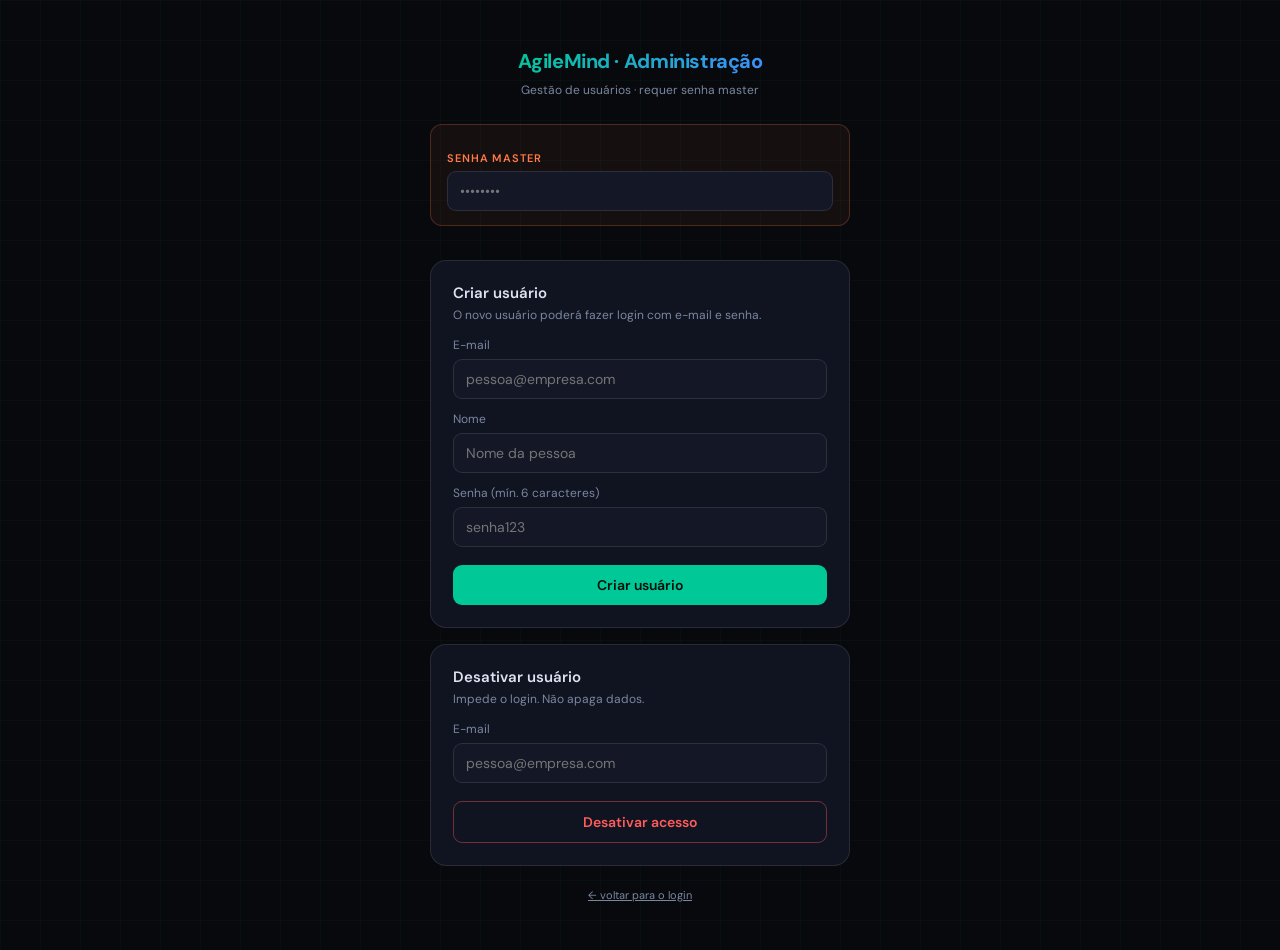
==== templates/admin.html @ 99430a99 "Tela de administração para gestão de usuários Adiciona GET /admin com formulários para criar e desat" ====
<!DOCTYPE html>
<html lang="pt-BR">
<head>
<meta charset="UTF-8"/>
<meta name="viewport" content="width=device-width, initial-scale=1.0"/>
<title>AgileMind · Administração</title>
<style>
@import url('https://fonts.googleapis.com/css2?family=DM+Sans:wght@300;400;500;600;700&display=swap');
*,*::before,*::after{box-sizing:border-box;margin:0;padding:0}
:root{
  --bg-base:#08090d;--bg-card:#101320;--bg-elevated:#141826;
  --border:rgba(255,255,255,.10);--text:#dde3f0;--muted:#7a87a0;--dim:#404c64;
  --accent:#00c896;--accent-glow:rgba(0,200,150,.20);--red:#ff5c5c;--orange:#ff7a45;
}
html,body{min-height:100%}
body{
  font-family:'DM Sans',system-ui,sans-serif;background:var(--bg-base);color:var(--text);
  display:flex;flex-direction:column;align-items:center;padding:48px 16px;min-height:100vh;
  background-image:linear-gradient(rgba(0,200,150,.03) 1px,transparent 1px),linear-gradient(90deg,rgba(0,200,150,.03) 1px,transparent 1px);
  background-size:40px 40px;
}
.brand{display:flex;flex-direction:column;align-items:center;gap:8px;margin-bottom:8px}
.brand h1{font-size:20px;font-weight:700;letter-spacing:-.02em;
  background:linear-gradient(135deg,#00c896,#3d8eff);-webkit-background-clip:text;-webkit-text-fill-color:transparent;background-clip:text}
.brand p{font-size:12px;color:var(--muted)}
.master{
  width:420px;max-width:92vw;margin:18px 0;background:rgba(255,122,69,.06);
  border:1px solid rgba(255,122,69,.25);border-radius:12px;padding:14px 16px;
}
.master label{font-size:11px;color:var(--orange);text-transform:uppercase;letter-spacing:.08em;font-weight:600}
.card{
  width:420px;max-width:92vw;background:var(--bg-card);border:1px solid var(--border);
  border-radius:16px;padding:22px 22px;margin-top:16px;
}
.card h2{font-size:15px;font-weight:600;margin-bottom:4px}
.card .sub{font-size:12px;color:var(--muted);margin-bottom:14px}
label{display:block;font-size:12px;color:var(--muted);margin:12px 0 6px}
input{
  width:100%;background:var(--bg-elevated);border:1px solid var(--border);border-radius:9px;
  padding:10px 12px;color:var(--text);font-size:14px;font-family:inherit;outline:none;transition:border-color .2s;
}
input:focus{border-color:var(--accent)}
button{
  width:100%;margin-top:18px;border:none;border-radius:9px;padding:11px;font-size:14px;font-weight:600;
  cursor:pointer;font-family:inherit;transition:opacity .2s,transform .1s;
}
button:hover{opacity:.9}button:active{transform:scale(.98)}button:disabled{opacity:.5;cursor:not-allowed}
.btn-create{background:var(--accent);color:#050f0a}
.btn-deactivate{background:transparent;border:1px solid rgba(255,92,92,.4);color:var(--red)}
.msg{display:none;margin-top:14px;font-size:12.5px;border-radius:8px;padding:9px 11px;text-align:center}
.msg.ok{display:block;background:rgba(0,200,150,.08);border:1px solid rgba(0,200,150,.3);color:var(--accent)}
.msg.err{display:block;background:rgba(255,92,92,.08);border:1px solid rgba(255,92,92,.3);color:var(--red)}
.foot{margin-top:22px;font-size:11px;color:var(--dim)}
.foot a{color:var(--muted);text-decoration:underline}
</style>
</head>
<body>
  <div class="brand">
    <h1>AgileMind · Administração</h1>
    <p>Gestão de usuários · requer senha master</p>
  </div>

  <div class="master">
    <label for="master">Senha master</label>
    <input id="master" type="password" placeholder="••••••••" autocomplete="off"/>
  </div>

  <!-- Criar usuário -->
  <div class="card">
    <h2>Criar usuário</h2>
    <div class="sub">O novo usuário poderá fazer login com e-mail e senha.</div>
    <label for="c_email">E-mail</label>
    <input id="c_email" type="email" placeholder="pessoa@empresa.com"/>
    <label for="c_nome">Nome</label>
    <input id="c_nome" type="text" placeholder="Nome da pessoa"/>
    <label for="c_pass">Senha (mín. 6 caracteres)</label>
    <input id="c_pass" type="text" placeholder="senha123"/>
    <button class="btn-create" id="btnCreate">Criar usuário</button>
    <div class="msg" id="createMsg"></div>
  </div>

  <!-- Desativar usuário -->
  <div class="card">
    <h2>Desativar usuário</h2>
    <div class="sub">Impede o login. Não apaga dados.</div>
    <label for="d_email">E-mail</label>
    <input id="d_email" type="email" placeholder="pessoa@empresa.com"/>
    <button class="btn-deactivate" id="btnDeactivate">Desativar acesso</button>
    <div class="msg" id="deactivateMsg"></div>
  </div>

  <div class="foot"><a href="/login">← voltar para o login</a></div>

<script>
const master = document.getElementById('master');

async function call(url, body, btn, msgEl, okText) {
  if (!master.value) { show(msgEl, 'err', 'Informe a senha master.'); return; }
  btn.disabled = true;
  const original = btn.textContent; btn.textContent = 'Processando...';
  try {
    const res = await fetch(url, {
      method: 'POST',
      headers: { 'Content-Type': 'application/json' },
      body: JSON.stringify({ master_password: master.value, ...body }),
    });
    const data = await res.json().catch(() => ({}));
    if (res.ok) show(msgEl, 'ok', okText);
    else show(msgEl, 'err', data.error || 'Erro (HTTP ' + res.status + ')');
  } catch {
    show(msgEl, 'err', 'Falha de conexão.');
  }
  btn.disabled = false; btn.textContent = original;
}
function show(el, kind, text){ el.className = 'msg ' + kind; el.textContent = text; }

document.getElementById('btnCreate').addEventListener('click', () => {
  call('/admin/create-user', {
    email: document.getElementById('c_email').value.trim(),
    nome: document.getElementById('c_nome').value.trim(),
    password: document.getElementById('c_pass').value,
  }, document.getElementById('btnCreate'), document.getElementById('createMsg'),
  '✓ Usuário criado. Já pode fazer login.');
});

document.getElementById('btnDeactivate').addEventListener('click', () => {
  call('/admin/deactivate-user', {
    email: document.getElementById('d_email').value.trim(),
  }, document.getElementById('btnDeactivate'), document.getElementById('deactivateMsg'),
  '✓ Acesso desativado.');
});
</script>
</body>
</html>
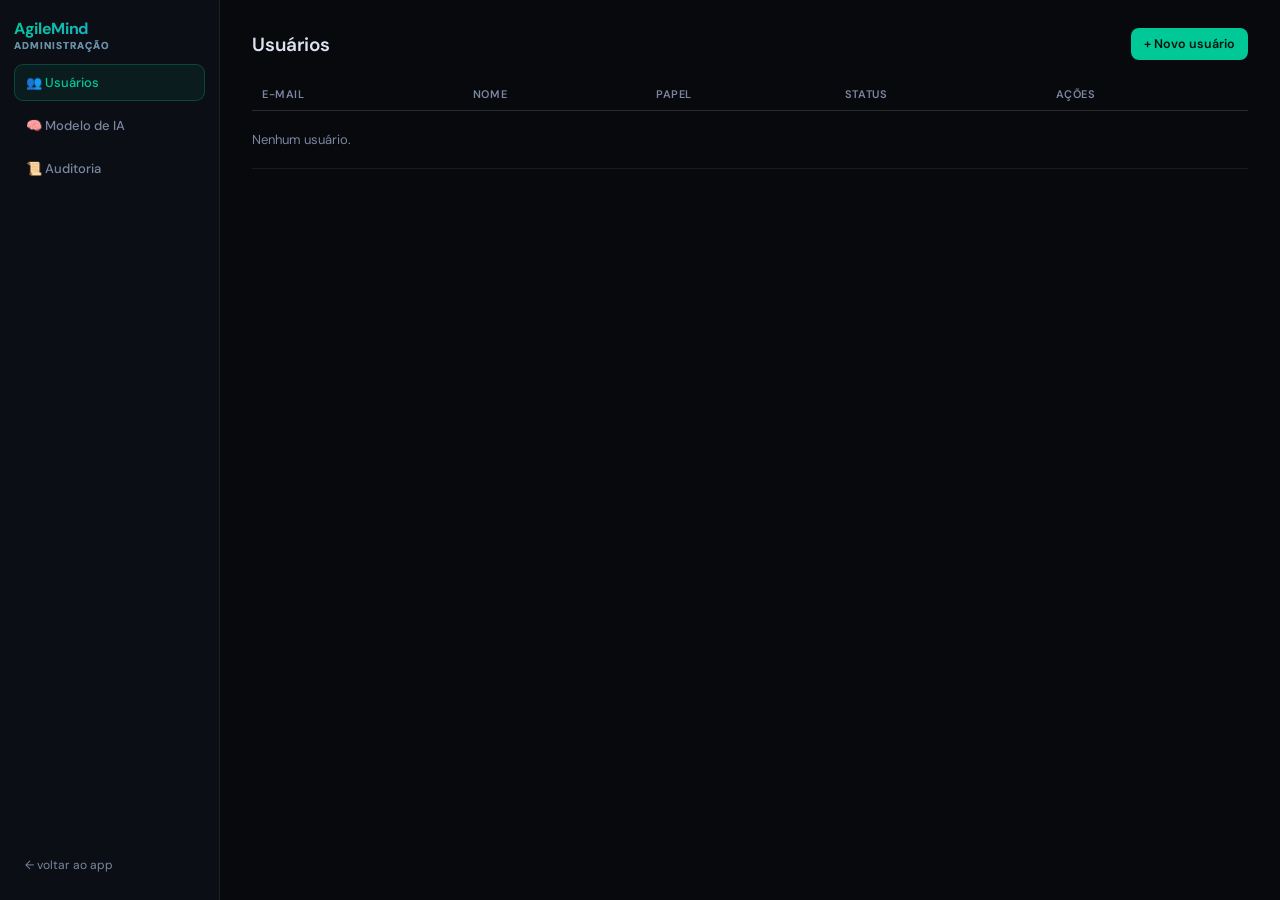
==== commit d86f0542: "Fase 2.5: camada de administração v2 (roles, painel, auditoria) Senha master passa a ser só bootstra" ====
--- a/templates/admin.html
+++ b/templates/admin.html
@@ -3,132 +3,227 @@
 <head>
 <meta charset="UTF-8"/>
 <meta name="viewport" content="width=device-width, initial-scale=1.0"/>
-<title>AgileMind · Administração</title>
+<title>AgileMind · Painel de Administração</title>
 <style>
-@import url('https://fonts.googleapis.com/css2?family=DM+Sans:wght@300;400;500;600;700&display=swap');
+@import url('https://fonts.googleapis.com/css2?family=DM+Sans:wght@300;400;500;600;700&family=JetBrains+Mono:wght@400;500&display=swap');
 *,*::before,*::after{box-sizing:border-box;margin:0;padding:0}
 :root{
-  --bg-base:#08090d;--bg-card:#101320;--bg-elevated:#141826;
-  --border:rgba(255,255,255,.10);--text:#dde3f0;--muted:#7a87a0;--dim:#404c64;
-  --accent:#00c896;--accent-glow:rgba(0,200,150,.20);--red:#ff5c5c;--orange:#ff7a45;
-}
-html,body{min-height:100%}
-body{
-  font-family:'DM Sans',system-ui,sans-serif;background:var(--bg-base);color:var(--text);
-  display:flex;flex-direction:column;align-items:center;padding:48px 16px;min-height:100vh;
-  background-image:linear-gradient(rgba(0,200,150,.03) 1px,transparent 1px),linear-gradient(90deg,rgba(0,200,150,.03) 1px,transparent 1px);
-  background-size:40px 40px;
-}
-.brand{display:flex;flex-direction:column;align-items:center;gap:8px;margin-bottom:8px}
-.brand h1{font-size:20px;font-weight:700;letter-spacing:-.02em;
+  --bg:#08090d;--surface:#0c0e15;--card:#101320;--elev:#141826;--hover:#1a1f30;
+  --border:rgba(255,255,255,.08);--border2:rgba(255,255,255,.14);
+  --text:#dde3f0;--muted:#7a87a0;--dim:#404c64;
+  --accent:#00c896;--accent-bg:rgba(0,200,150,.08);--blue:#3d8eff;--red:#ff5c5c;
+  --yellow:#ffc44d;--orange:#ff7a45;
+}
+html,body{height:100%}
+body{font-family:'DM Sans',system-ui,sans-serif;background:var(--bg);color:var(--text);font-size:14px}
+.wrap{display:grid;grid-template-columns:220px 1fr;height:100vh}
+/* sidebar */
+.side{background:var(--surface);border-right:1px solid var(--border);padding:18px 14px;display:flex;flex-direction:column;gap:6px}
+.brand{font-weight:700;font-size:16px;letter-spacing:-.02em;margin-bottom:6px;
   background:linear-gradient(135deg,#00c896,#3d8eff);-webkit-background-clip:text;-webkit-text-fill-color:transparent;background-clip:text}
-.brand p{font-size:12px;color:var(--muted)}
-.master{
-  width:420px;max-width:92vw;margin:18px 0;background:rgba(255,122,69,.06);
-  border:1px solid rgba(255,122,69,.25);border-radius:12px;padding:14px 16px;
-}
-.master label{font-size:11px;color:var(--orange);text-transform:uppercase;letter-spacing:.08em;font-weight:600}
-.card{
-  width:420px;max-width:92vw;background:var(--bg-card);border:1px solid var(--border);
-  border-radius:16px;padding:22px 22px;margin-top:16px;
-}
-.card h2{font-size:15px;font-weight:600;margin-bottom:4px}
-.card .sub{font-size:12px;color:var(--muted);margin-bottom:14px}
-label{display:block;font-size:12px;color:var(--muted);margin:12px 0 6px}
-input{
-  width:100%;background:var(--bg-elevated);border:1px solid var(--border);border-radius:9px;
-  padding:10px 12px;color:var(--text);font-size:14px;font-family:inherit;outline:none;transition:border-color .2s;
-}
-input:focus{border-color:var(--accent)}
-button{
-  width:100%;margin-top:18px;border:none;border-radius:9px;padding:11px;font-size:14px;font-weight:600;
-  cursor:pointer;font-family:inherit;transition:opacity .2s,transform .1s;
-}
-button:hover{opacity:.9}button:active{transform:scale(.98)}button:disabled{opacity:.5;cursor:not-allowed}
-.btn-create{background:var(--accent);color:#050f0a}
-.btn-deactivate{background:transparent;border:1px solid rgba(255,92,92,.4);color:var(--red)}
-.msg{display:none;margin-top:14px;font-size:12.5px;border-radius:8px;padding:9px 11px;text-align:center}
-.msg.ok{display:block;background:rgba(0,200,150,.08);border:1px solid rgba(0,200,150,.3);color:var(--accent)}
-.msg.err{display:block;background:rgba(255,92,92,.08);border:1px solid rgba(255,92,92,.3);color:var(--red)}
-.foot{margin-top:22px;font-size:11px;color:var(--dim)}
-.foot a{color:var(--muted);text-decoration:underline}
+.brand small{display:block;font-size:10px;letter-spacing:.1em;text-transform:uppercase;color:var(--muted);-webkit-text-fill-color:var(--muted)}
+.tab{display:flex;align-items:center;gap:9px;padding:9px 11px;border-radius:9px;color:var(--muted);cursor:pointer;font-size:13px;font-weight:500;border:1px solid transparent}
+.tab:hover{background:var(--hover);color:var(--text)}
+.tab.active{background:var(--accent-bg);color:var(--accent);border-color:rgba(0,200,150,.25)}
+.side .spacer{flex:1}
+.side a.back{color:var(--muted);font-size:12px;text-decoration:none;padding:9px 11px;border-radius:9px}
+.side a.back:hover{background:var(--hover);color:var(--text)}
+/* main */
+.main{overflow-y:auto;padding:28px 32px}
+.head{display:flex;align-items:center;justify-content:space-between;margin-bottom:18px}
+.head h1{font-size:19px;font-weight:600}
+.panel{display:none}.panel.active{display:block}
+button{font-family:inherit;cursor:pointer;border:none;border-radius:8px;font-weight:600;font-size:12.5px;padding:8px 13px;transition:opacity .15s}
+button:hover{opacity:.88}
+.btn-primary{background:var(--accent);color:#04130d}
+.btn-ghost{background:var(--elev);color:var(--text);border:1px solid var(--border2)}
+table{width:100%;border-collapse:collapse;font-size:12.5px;margin-top:6px}
+th{text-align:left;color:var(--muted);font-weight:600;padding:9px 10px;border-bottom:1px solid var(--border2);font-size:11px;text-transform:uppercase;letter-spacing:.05em}
+td{padding:9px 10px;border-bottom:1px solid var(--border)}
+tr:hover td{background:var(--card)}
+.badge{display:inline-block;padding:2px 8px;border-radius:99px;font-size:10.5px;font-weight:600}
+.badge.admin{background:rgba(61,142,255,.12);color:var(--blue)}
+.badge.user{background:rgba(122,135,160,.12);color:var(--muted)}
+.badge.on{background:var(--accent-bg);color:var(--accent)}
+.badge.off{background:rgba(255,92,92,.1);color:var(--red)}
+.row-actions{display:flex;gap:5px;flex-wrap:wrap}
+.mini{padding:4px 8px;font-size:11px;font-weight:500;background:var(--elev);color:var(--muted);border:1px solid var(--border)}
+.mini:hover{color:var(--text);border-color:var(--border2)}
+.mini.danger:hover{color:var(--red);border-color:rgba(255,92,92,.4)}
+.card{background:var(--card);border:1px solid var(--border);border-radius:12px;padding:18px;max-width:520px;margin-bottom:16px}
+.card h3{font-size:14px;margin-bottom:4px}.card .sub{font-size:12px;color:var(--muted);margin-bottom:12px}
+label{display:block;font-size:11.5px;color:var(--muted);margin:10px 0 5px}
+input,select{width:100%;background:var(--elev);border:1px solid var(--border2);border-radius:8px;padding:9px 11px;color:var(--text);font-size:13px;font-family:inherit;outline:none}
+input:focus,select:focus{border-color:var(--accent)}
+.grid2{display:grid;grid-template-columns:1fr 1fr;gap:10px}
+.toast{position:fixed;bottom:22px;right:22px;background:var(--elev);border:1px solid var(--border2);border-radius:10px;padding:12px 16px;font-size:13px;max-width:380px;box-shadow:0 12px 40px rgba(0,0,0,.5);display:none;z-index:50}
+.toast.show{display:block}.toast.ok{border-color:rgba(0,200,150,.4)}.toast.err{border-color:rgba(255,92,92,.4);color:var(--red)}
+.toast code{font-family:'JetBrains Mono',monospace;background:var(--bg);padding:2px 6px;border-radius:4px;color:var(--accent)}
+.mono{font-family:'JetBrains Mono',monospace}
+.empty{color:var(--muted);font-size:13px;padding:20px 0}
 </style>
 </head>
 <body>
-  <div class="brand">
-    <h1>AgileMind · Administração</h1>
-    <p>Gestão de usuários · requer senha master</p>
-  </div>
-
-  <div class="master">
-    <label for="master">Senha master</label>
-    <input id="master" type="password" placeholder="••••••••" autocomplete="off"/>
-  </div>
-
-  <!-- Criar usuário -->
-  <div class="card">
-    <h2>Criar usuário</h2>
-    <div class="sub">O novo usuário poderá fazer login com e-mail e senha.</div>
-    <label for="c_email">E-mail</label>
-    <input id="c_email" type="email" placeholder="pessoa@empresa.com"/>
-    <label for="c_nome">Nome</label>
-    <input id="c_nome" type="text" placeholder="Nome da pessoa"/>
-    <label for="c_pass">Senha (mín. 6 caracteres)</label>
-    <input id="c_pass" type="text" placeholder="senha123"/>
-    <button class="btn-create" id="btnCreate">Criar usuário</button>
-    <div class="msg" id="createMsg"></div>
-  </div>
-
-  <!-- Desativar usuário -->
-  <div class="card">
-    <h2>Desativar usuário</h2>
-    <div class="sub">Impede o login. Não apaga dados.</div>
-    <label for="d_email">E-mail</label>
-    <input id="d_email" type="email" placeholder="pessoa@empresa.com"/>
-    <button class="btn-deactivate" id="btnDeactivate">Desativar acesso</button>
-    <div class="msg" id="deactivateMsg"></div>
-  </div>
-
-  <div class="foot"><a href="/login">← voltar para o login</a></div>
+<div class="wrap">
+  <aside class="side">
+    <div class="brand">AgileMind<small>Administração</small></div>
+    <div class="tab active" data-tab="users">👥 Usuários</div>
+    <div class="tab" data-tab="model">🧠 Modelo de IA</div>
+    <div class="tab" data-tab="audit">📜 Auditoria</div>
+    <div class="spacer"></div>
+    <a class="back" href="/">← voltar ao app</a>
+  </aside>
+
+  <main class="main">
+    <!-- USERS -->
+    <section class="panel active" id="panel-users">
+      <div class="head"><h1>Usuários</h1><button class="btn-primary" id="btnNew">+ Novo usuário</button></div>
+      <div class="card" id="newUserCard" style="display:none">
+        <h3>Criar usuário</h3>
+        <div class="grid2">
+          <div><label>E-mail</label><input id="nu_email" type="email" placeholder="pessoa@empresa.com"/></div>
+          <div><label>Nome</label><input id="nu_nome" type="text" placeholder="Nome"/></div>
+        </div>
+        <div class="grid2">
+          <div><label>Papel</label><select id="nu_role"><option value="user">user</option><option value="admin">admin</option></select></div>
+          <div><label>Senha (vazio = gerar)</label><input id="nu_pass" type="text" placeholder="deixe vazio para gerar"/></div>
+        </div>
+        <div style="margin-top:14px;display:flex;gap:8px">
+          <button class="btn-primary" id="nu_create">Criar</button>
+          <button class="btn-ghost" id="nu_cancel">Cancelar</button>
+        </div>
+      </div>
+      <table><thead><tr><th>E-mail</th><th>Nome</th><th>Papel</th><th>Status</th><th>Ações</th></tr></thead>
+        <tbody id="usersBody"><tr><td colspan="5" class="empty">Carregando...</td></tr></tbody>
+      </table>
+    </section>
+
+    <!-- MODEL -->
+    <section class="panel" id="panel-model">
+      <div class="head"><h1>Modelo de IA</h1></div>
+      <div class="card">
+        <h3>Modelos ativos</h3>
+        <div class="sub">Alterados em runtime, sem reiniciar o servidor. Validados no provider ao salvar.</div>
+        <label>Modelo de chat (Claude)</label>
+        <div style="display:flex;gap:8px"><input id="m_claude" class="mono"/><button class="btn-ghost" onclick="saveModel('claude','m_claude')">Salvar</button></div>
+        <label>Modelo de embeddings (Voyage)</label>
+        <div style="display:flex;gap:8px"><input id="m_voyage" class="mono"/><button class="btn-ghost" onclick="saveModel('voyage','m_voyage')">Salvar</button></div>
+      </div>
+    </section>
+
+    <!-- AUDIT -->
+    <section class="panel" id="panel-audit">
+      <div class="head"><h1>Auditoria <span style="font-size:12px;color:var(--muted);font-weight:400">(somente leitura)</span></h1></div>
+      <table><thead><tr><th>Quando</th><th>Ator</th><th>Ação</th><th>Alvo</th><th>Detalhes</th></tr></thead>
+        <tbody id="auditBody"><tr><td colspan="5" class="empty">Carregando...</td></tr></tbody>
+      </table>
+    </section>
+  </main>
+</div>
+<div class="toast" id="toast"></div>
 
 <script>
-const master = document.getElementById('master');
-
-async function call(url, body, btn, msgEl, okText) {
-  if (!master.value) { show(msgEl, 'err', 'Informe a senha master.'); return; }
-  btn.disabled = true;
-  const original = btn.textContent; btn.textContent = 'Processando...';
-  try {
-    const res = await fetch(url, {
-      method: 'POST',
-      headers: { 'Content-Type': 'application/json' },
-      body: JSON.stringify({ master_password: master.value, ...body }),
-    });
-    const data = await res.json().catch(() => ({}));
-    if (res.ok) show(msgEl, 'ok', okText);
-    else show(msgEl, 'err', data.error || 'Erro (HTTP ' + res.status + ')');
-  } catch {
-    show(msgEl, 'err', 'Falha de conexão.');
-  }
-  btn.disabled = false; btn.textContent = original;
-}
-function show(el, kind, text){ el.className = 'msg ' + kind; el.textContent = text; }
-
-document.getElementById('btnCreate').addEventListener('click', () => {
-  call('/admin/create-user', {
-    email: document.getElementById('c_email').value.trim(),
-    nome: document.getElementById('c_nome').value.trim(),
-    password: document.getElementById('c_pass').value,
-  }, document.getElementById('btnCreate'), document.getElementById('createMsg'),
-  '✓ Usuário criado. Já pode fazer login.');
-});
-
-document.getElementById('btnDeactivate').addEventListener('click', () => {
-  call('/admin/deactivate-user', {
-    email: document.getElementById('d_email').value.trim(),
-  }, document.getElementById('btnDeactivate'), document.getElementById('deactivateMsg'),
-  '✓ Acesso desativado.');
-});
+const $ = id => document.getElementById(id);
+function toast(kind, html){const t=$('toast');t.className='toast show '+kind;t.innerHTML=html;clearTimeout(t._t);t._t=setTimeout(()=>t.classList.remove('show'),kind==='ok'?4000:6000);}
+async function api(method, url, body){
+  const o={method,headers:{}};
+  if(body){o.headers['Content-Type']='application/json';o.body=JSON.stringify(body);}
+  const r=await fetch(url,o); let d={}; try{d=await r.json()}catch{}
+  return {ok:r.ok,status:r.status,data:d};
+}
+
+// Tabs
+document.querySelectorAll('.tab').forEach(t=>t.addEventListener('click',()=>{
+  document.querySelectorAll('.tab').forEach(x=>x.classList.remove('active'));
+  document.querySelectorAll('.panel').forEach(x=>x.classList.remove('active'));
+  t.classList.add('active'); $('panel-'+t.dataset.tab).classList.add('active');
+  if(t.dataset.tab==='model') loadModel(); if(t.dataset.tab==='audit') loadAudit();
+}));
+
+// Users
+async function loadUsers(){
+  const {data}=await api('GET','/admin/users');
+  const tb=$('usersBody'); const us=data.users||[];
+  if(!us.length){tb.innerHTML='<tr><td colspan="5" class="empty">Nenhum usuário.</td></tr>';return;}
+  tb.innerHTML=us.map(u=>{
+    const active=u.is_active;
+    return `<tr>
+      <td>${u.email||'—'}</td><td>${u.nome||'—'}</td>
+      <td><span class="badge ${u.role}">${u.role}</span></td>
+      <td><span class="badge ${active?'on':'off'}">${active?'ativo':'desativado'}</span></td>
+      <td><div class="row-actions">
+        <button class="mini" onclick="editUser('${u.user_id}','${u.nome||''}')">editar</button>
+        <button class="mini" onclick="resetPwd('${u.user_id}')">resetar senha</button>
+        <button class="mini" onclick="toggleRole('${u.user_id}','${u.role}')">${u.role==='admin'?'revogar admin':'tornar admin'}</button>
+        <button class="mini" onclick="toggleActive('${u.user_id}',${active})">${active?'desativar':'reativar'}</button>
+        <button class="mini danger" onclick="delUser('${u.user_id}')">excluir</button>
+      </div></td></tr>`;
+  }).join('');
+}
+$('btnNew').onclick=()=>$('newUserCard').style.display='block';
+$('nu_cancel').onclick=()=>$('newUserCard').style.display='none';
+$('nu_create').onclick=async()=>{
+  const body={email:$('nu_email').value.trim(),nome:$('nu_nome').value.trim(),role:$('nu_role').value};
+  const pass=$('nu_pass').value; if(pass) body.password=pass; else body.generate=true;
+  const r=await api('POST','/admin/users',body);
+  if(r.ok){ $('newUserCard').style.display='none';['nu_email','nu_nome','nu_pass'].forEach(i=>$(i).value='');
+    if(r.data.password) toast('ok',`Usuário criado. Senha (anote, só aparece agora): <code>${r.data.password}</code>`);
+    else toast('ok','Usuário criado.'); loadUsers();
+  } else toast('err',r.data.error||('Erro '+r.status));
+};
+async function editUser(id,nome){
+  const nv=prompt('Novo nome:',nome); if(nv===null)return;
+  const em=prompt('Novo e-mail (vazio = manter):','');
+  const body={nome:nv}; if(em) body.email=em;
+  const r=await api('PATCH','/admin/users/'+id,body);
+  r.ok?(toast('ok','Atualizado.'),loadUsers()):toast('err',r.data.error);
+}
+async function resetPwd(id){
+  const p=prompt('Nova senha (vazio = gerar aleatória):',''); if(p===null)return;
+  const body=p?{password:p}:{generate:true};
+  const r=await api('POST','/admin/users/'+id+'/reset-password',body);
+  if(r.ok){ r.data.password?toast('ok',`Nova senha (anote): <code>${r.data.password}</code>`):toast('ok','Senha redefinida.'); }
+  else toast('err',r.data.error);
+}
+async function toggleRole(id,role){
+  const novo=role==='admin'?'user':'admin';
+  const r=await api('POST','/admin/users/'+id+'/role',{role:novo});
+  r.ok?(toast('ok','Papel alterado.'),loadUsers()):toast('err',r.data.error);
+}
+async function toggleActive(id,active){
+  const r=await api('POST','/admin/users/'+id+(active?'/deactivate':'/reactivate'));
+  r.ok?(toast('ok',active?'Desativado.':'Reativado.'),loadUsers()):toast('err',r.data.error);
+}
+async function delUser(id){
+  if(!confirm('Excluir este usuário definitivamente?'))return;
+  const r=await api('DELETE','/admin/users/'+id);
+  r.ok?(toast('ok','Excluído.'),loadUsers()):toast('err',r.data.error);
+}
+
+// Model
+async function loadModel(){
+  const {data}=await api('GET','/admin/model');
+  $('m_claude').value=data.claude_model||''; $('m_voyage').value=data.voyage_model||'';
+}
+async function saveModel(kind,inputId){
+  const r=await api('PUT','/admin/model',{kind,model_id:$(inputId).value.trim()});
+  r.ok?toast('ok','Modelo salvo.'):toast('err',r.data.error||'Modelo inválido.');
+}
+
+// Audit
+async function loadAudit(){
+  const {data}=await api('GET','/admin/audit');
+  const tb=$('auditBody'); const es=data.entries||[];
+  if(!es.length){tb.innerHTML='<tr><td colspan="5" class="empty">Sem registros.</td></tr>';return;}
+  tb.innerHTML=es.map(e=>`<tr>
+    <td class="mono" style="font-size:11px">${(e.created_at||'').replace('T',' ').slice(0,19)}</td>
+    <td class="mono" style="font-size:11px">${(e.actor_user_id||'—').slice(0,8)}</td>
+    <td>${e.action}</td>
+    <td class="mono" style="font-size:11px">${(e.target_user_id||'—').slice(0,8)}</td>
+    <td class="mono" style="font-size:11px">${e.details?JSON.stringify(e.details):'—'}</td></tr>`).join('');
+}
+
+loadUsers();
 </script>
 </body>
 </html>
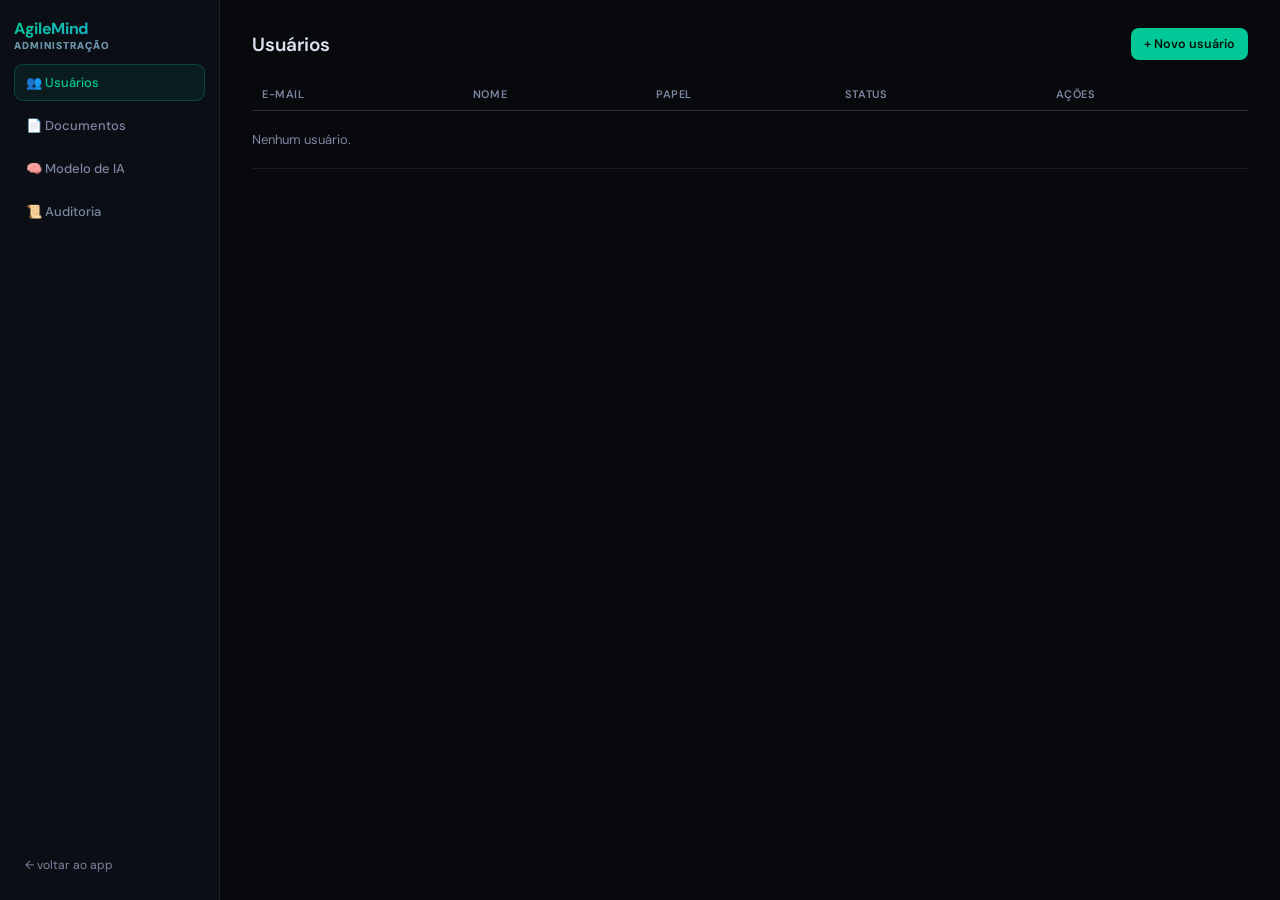
==== commit 779463db: "Admin: aba Documentos (ADM-28..31) — ver/reindexar/excluir qualquer documento Desbloqueado pela migr" ====
--- a/templates/admin.html
+++ b/templates/admin.html
@@ -68,6 +68,7 @@
   <aside class="side">
     <div class="brand">AgileMind<small>Administração</small></div>
     <div class="tab active" data-tab="users">👥 Usuários</div>
+    <div class="tab" data-tab="documents">📄 Documentos</div>
     <div class="tab" data-tab="model">🧠 Modelo de IA</div>
     <div class="tab" data-tab="audit">📜 Auditoria</div>
     <div class="spacer"></div>
@@ -98,6 +99,14 @@
       </table>
     </section>
 
+    <!-- DOCUMENTS -->
+    <section class="panel" id="panel-documents">
+      <div class="head"><h1>Documentos indexados</h1></div>
+      <table><thead><tr><th>Documento</th><th>Dono</th><th>Visibilidade</th><th>Chunks</th><th>Data</th><th>Ações</th></tr></thead>
+        <tbody id="docsBody"><tr><td colspan="6" class="empty">Carregando...</td></tr></tbody>
+      </table>
+    </section>
+
     <!-- MODEL -->
     <section class="panel" id="panel-model">
       <div class="head"><h1>Modelo de IA</h1></div>
@@ -124,6 +133,7 @@
 
 <script>
 const $ = id => document.getElementById(id);
+const esc = s => String(s == null ? '' : s).replace(/&/g,'&amp;').replace(/</g,'&lt;').replace(/>/g,'&gt;').replace(/"/g,'&quot;');
 function toast(kind, html){const t=$('toast');t.className='toast show '+kind;t.innerHTML=html;clearTimeout(t._t);t._t=setTimeout(()=>t.classList.remove('show'),kind==='ok'?4000:6000);}
 async function api(method, url, body){
   const o={method,headers:{}};
@@ -137,8 +147,36 @@
   document.querySelectorAll('.tab').forEach(x=>x.classList.remove('active'));
   document.querySelectorAll('.panel').forEach(x=>x.classList.remove('active'));
   t.classList.add('active'); $('panel-'+t.dataset.tab).classList.add('active');
+  if(t.dataset.tab==='documents') loadDocuments();
   if(t.dataset.tab==='model') loadModel(); if(t.dataset.tab==='audit') loadAudit();
 }));
+
+// Documents
+async function loadDocuments(){
+  const {data}=await api('GET','/admin/documents');
+  const tb=$('docsBody'); const ds=data.documents||[];
+  if(!ds.length){tb.innerHTML='<tr><td colspan="6" class="empty">Nenhum documento indexado.</td></tr>';return;}
+  tb.innerHTML=ds.map(d=>`<tr>
+    <td>${esc(d.alias)}</td>
+    <td class="mono" style="font-size:11px">${esc(d.owner_email)||(d.owner_user_id||'').slice(0,8)}</td>
+    <td><span class="badge ${d.visibility==='public'?'on':'user'}">${d.visibility}</span></td>
+    <td>${d.chunks}</td>
+    <td class="mono" style="font-size:11px">${(String(d.created_at||'')).replace('T',' ').slice(0,19)}</td>
+    <td><div class="row-actions">
+      <button class="mini" onclick="reindexDoc('${d.document_id}')">reindexar</button>
+      <button class="mini danger" onclick="delDoc('${d.document_id}','${esc(d.alias)}')">excluir</button>
+    </div></td></tr>`).join('');
+}
+async function delDoc(id,alias){
+  if(!confirm('Excluir o documento "'+alias+'" de vez? (remove do Storage e do banco)'))return;
+  const r=await api('DELETE','/admin/documents/'+id);
+  r.ok?(toast('ok','Documento excluído.'),loadDocuments()):toast('err',r.data.error);
+}
+async function reindexDoc(id){
+  toast('ok','Reindexando...');
+  const r=await api('POST','/admin/documents/'+id+'/reindex');
+  r.ok?(toast('ok','Reindexado ('+r.data.chunks+' chunks).'),loadDocuments()):toast('err',r.data.error||'Falha ao reindexar');
+}
 
 // Users
 async function loadUsers(){
@@ -148,8 +186,8 @@
   tb.innerHTML=us.map(u=>{
     const active=u.is_active;
     return `<tr>
-      <td>${u.email||'—'}</td><td>${u.nome||'—'}</td>
-      <td><span class="badge ${u.role}">${u.role}</span></td>
+      <td>${esc(u.email)||'—'}</td><td>${esc(u.nome)||'—'}</td>
+      <td><span class="badge ${u.role}">${esc(u.role)}</span></td>
       <td><span class="badge ${active?'on':'off'}">${active?'ativo':'desativado'}</span></td>
       <td><div class="row-actions">
         <button class="mini" onclick="editUser('${u.user_id}','${u.nome||''}')">editar</button>
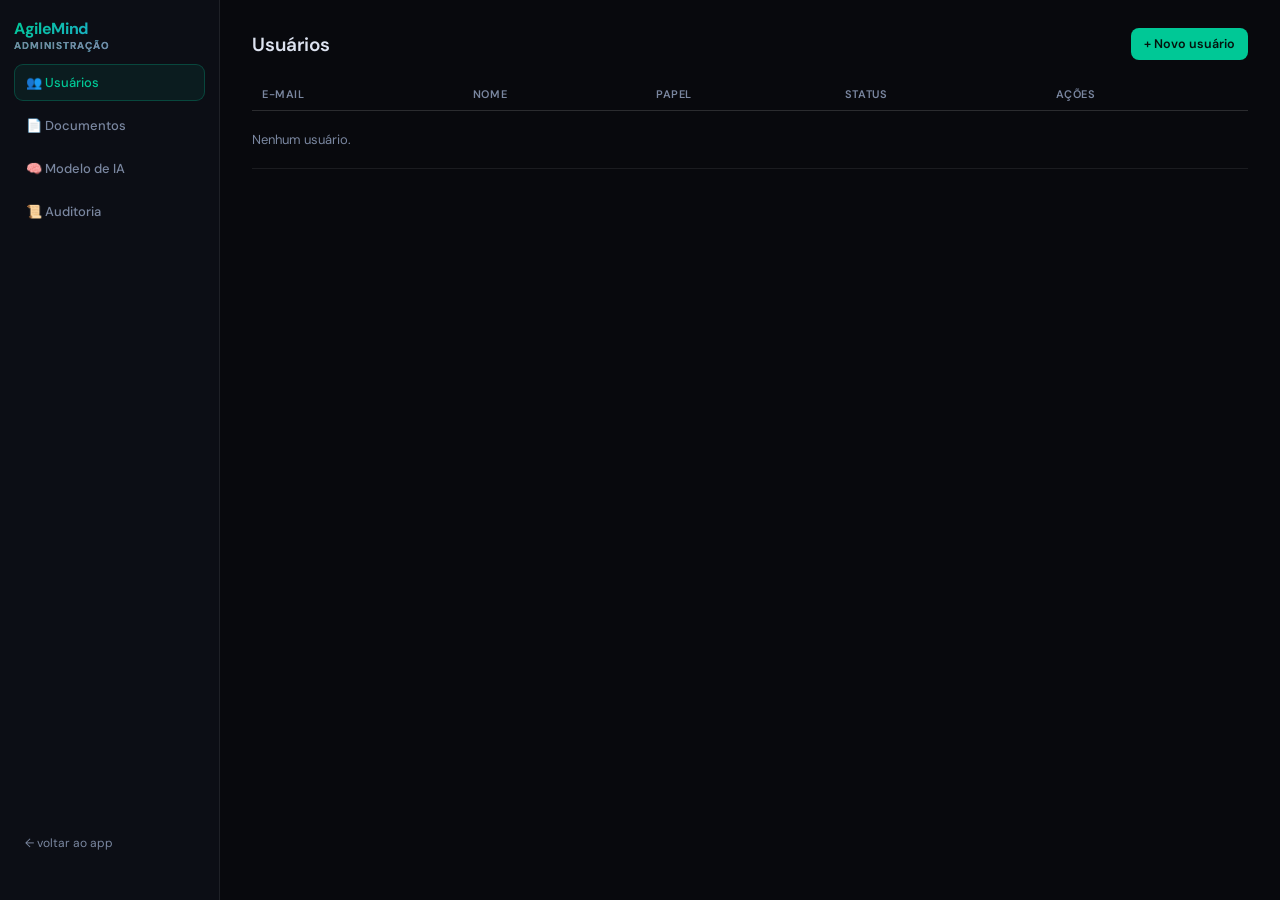
==== commit 78f2a708: "Admin: indicador de versão do build no ar Novo GET /admin/version mostra o commit do deploy (RAILWAY" ====
--- a/templates/admin.html
+++ b/templates/admin.html
@@ -4,6 +4,7 @@
 <meta charset="UTF-8"/>
 <meta name="viewport" content="width=device-width, initial-scale=1.0"/>
 <title>AgileMind · Painel de Administração</title>
+<link rel="stylesheet" href="/static/pwdfield.css"/>
 <style>
 @import url('https://fonts.googleapis.com/css2?family=DM+Sans:wght@300;400;500;600;700&family=JetBrains+Mono:wght@400;500&display=swap');
 *,*::before,*::after{box-sizing:border-box;margin:0;padding:0}
@@ -61,6 +62,20 @@
 .toast code{font-family:'JetBrains Mono',monospace;background:var(--bg);padding:2px 6px;border-radius:4px;color:var(--accent)}
 .mono{font-family:'JetBrains Mono',monospace}
 .empty{color:var(--muted);font-size:13px;padding:20px 0}
+
+/* Responsivo (≤768px) */
+@media (max-width:768px){
+  .wrap{grid-template-columns:1fr;grid-template-rows:auto 1fr;height:auto;min-height:100vh}
+  .side{flex-direction:row;flex-wrap:wrap;align-items:center;gap:8px;padding:12px;border-right:none;border-bottom:1px solid var(--border)}
+  .side .brand{width:100%;margin-bottom:0}
+  .side .spacer{display:none}
+  .side .tab{flex:0 0 auto;padding:7px 10px}
+  .side a.back{margin-left:auto}
+  .main{padding:18px 14px}
+  .head{flex-wrap:wrap;gap:10px}
+  .card{max-width:100%}
+  table{display:block;overflow-x:auto;white-space:nowrap}
+}
 </style>
 </head>
 <body>
@@ -73,6 +88,7 @@
     <div class="tab" data-tab="audit">📜 Auditoria</div>
     <div class="spacer"></div>
     <a class="back" href="/">← voltar ao app</a>
+    <div id="versionInfo" style="font-size:10.5px;color:var(--dim);padding:8px 11px;line-height:1.5;font-family:'JetBrains Mono',monospace"></div>
   </aside>
 
   <main class="main">
@@ -87,7 +103,7 @@
         </div>
         <div class="grid2">
           <div><label>Papel</label><select id="nu_role"><option value="user">user</option><option value="admin">admin</option></select></div>
-          <div><label>Senha (vazio = gerar)</label><input id="nu_pass" type="text" placeholder="deixe vazio para gerar"/></div>
+          <div><label>Senha (vazio = gerar)</label><input id="nu_pass" type="password" data-pwd placeholder="deixe vazio para gerar"/></div>
         </div>
         <div style="margin-top:14px;display:flex;gap:8px">
           <button class="btn-primary" id="nu_create">Criar</button>
@@ -102,8 +118,8 @@
     <!-- DOCUMENTS -->
     <section class="panel" id="panel-documents">
       <div class="head"><h1>Documentos indexados</h1></div>
-      <table><thead><tr><th>Documento</th><th>Dono</th><th>Visibilidade</th><th>Chunks</th><th>Data</th><th>Ações</th></tr></thead>
-        <tbody id="docsBody"><tr><td colspan="6" class="empty">Carregando...</td></tr></tbody>
+      <table><thead><tr><th>Documento</th><th>Dono</th><th>Visibilidade</th><th>Tipo</th><th>Chunks</th><th>Data</th><th>Ações</th></tr></thead>
+        <tbody id="docsBody"><tr><td colspan="7" class="empty">Carregando...</td></tr></tbody>
       </table>
     </section>
 
@@ -131,6 +147,7 @@
 </div>
 <div class="toast" id="toast"></div>
 
+<script src="/static/pwdfield.js"></script>
 <script>
 const $ = id => document.getElementById(id);
 const esc = s => String(s == null ? '' : s).replace(/&/g,'&amp;').replace(/</g,'&lt;').replace(/>/g,'&gt;').replace(/"/g,'&quot;');
@@ -155,14 +172,16 @@
 async function loadDocuments(){
   const {data}=await api('GET','/admin/documents');
   const tb=$('docsBody'); const ds=data.documents||[];
-  if(!ds.length){tb.innerHTML='<tr><td colspan="6" class="empty">Nenhum documento indexado.</td></tr>';return;}
+  if(!ds.length){tb.innerHTML='<tr><td colspan="7" class="empty">Nenhum documento indexado.</td></tr>';return;}
   tb.innerHTML=ds.map(d=>`<tr>
     <td>${esc(d.alias)}</td>
     <td class="mono" style="font-size:11px">${esc(d.owner_email)||(d.owner_user_id||'').slice(0,8)}</td>
     <td><span class="badge ${d.visibility==='public'?'on':'user'}">${d.visibility}</span></td>
+    <td class="mono" style="font-size:11px">${esc(d.document_type)}</td>
     <td>${d.chunks}</td>
     <td class="mono" style="font-size:11px">${(String(d.created_at||'')).replace('T',' ').slice(0,19)}</td>
     <td><div class="row-actions">
+      <a class="mini" href="/admin/documents/${d.document_id}/download" style="text-decoration:none">baixar</a>
       <button class="mini" onclick="reindexDoc('${d.document_id}')">reindexar</button>
       <button class="mini danger" onclick="delDoc('${d.document_id}','${esc(d.alias)}')">excluir</button>
     </div></td></tr>`).join('');
@@ -261,7 +280,16 @@
     <td class="mono" style="font-size:11px">${e.details?JSON.stringify(e.details):'—'}</td></tr>`).join('');
 }
 
+// Versão do build no ar (commit + quando subiu)
+async function loadVersion(){
+  const {ok,data}=await api('GET','/admin/version');
+  if(!ok) return;
+  const started=(data.started_at||'').replace('T',' ').slice(0,16);
+  $('versionInfo').innerHTML=`versão <b style="color:var(--muted)">${esc(data.commit)}</b><br>no ar desde ${esc(started)} UTC`;
+}
+
 loadUsers();
+loadVersion();
 </script>
 </body>
 </html>
--- a/static/pwdfield.css
+++ b/static/pwdfield.css
@@ -0,0 +1,34 @@
+/* Componente de campo de senha (olho mostrar/ocultar). Usa fallbacks de cor
+   para funcionar em qualquer tela, independente das variáveis locais. */
+.pwdfield {
+  position: relative;
+  display: block;
+  width: 100%;
+}
+.pwdfield > input {
+  width: 100%;
+  padding-right: 40px !important;
+}
+.pwdfield-eye {
+  position: absolute;
+  right: 8px;
+  top: 50%;
+  transform: translateY(-50%);
+  background: none;
+  border: none;
+  cursor: pointer;
+  padding: 4px;
+  margin: 0;
+  display: flex;
+  align-items: center;
+  color: var(--text-muted, var(--muted, #7a87a0));
+  width: auto;
+}
+.pwdfield-eye:hover {
+  color: var(--accent, #00c896);
+}
+
+/* iOS: font-size >= 16px no campo evita o auto-zoom ao focar */
+@media (max-width: 768px) {
+  .pwdfield > input { font-size: 16px; }
+}
